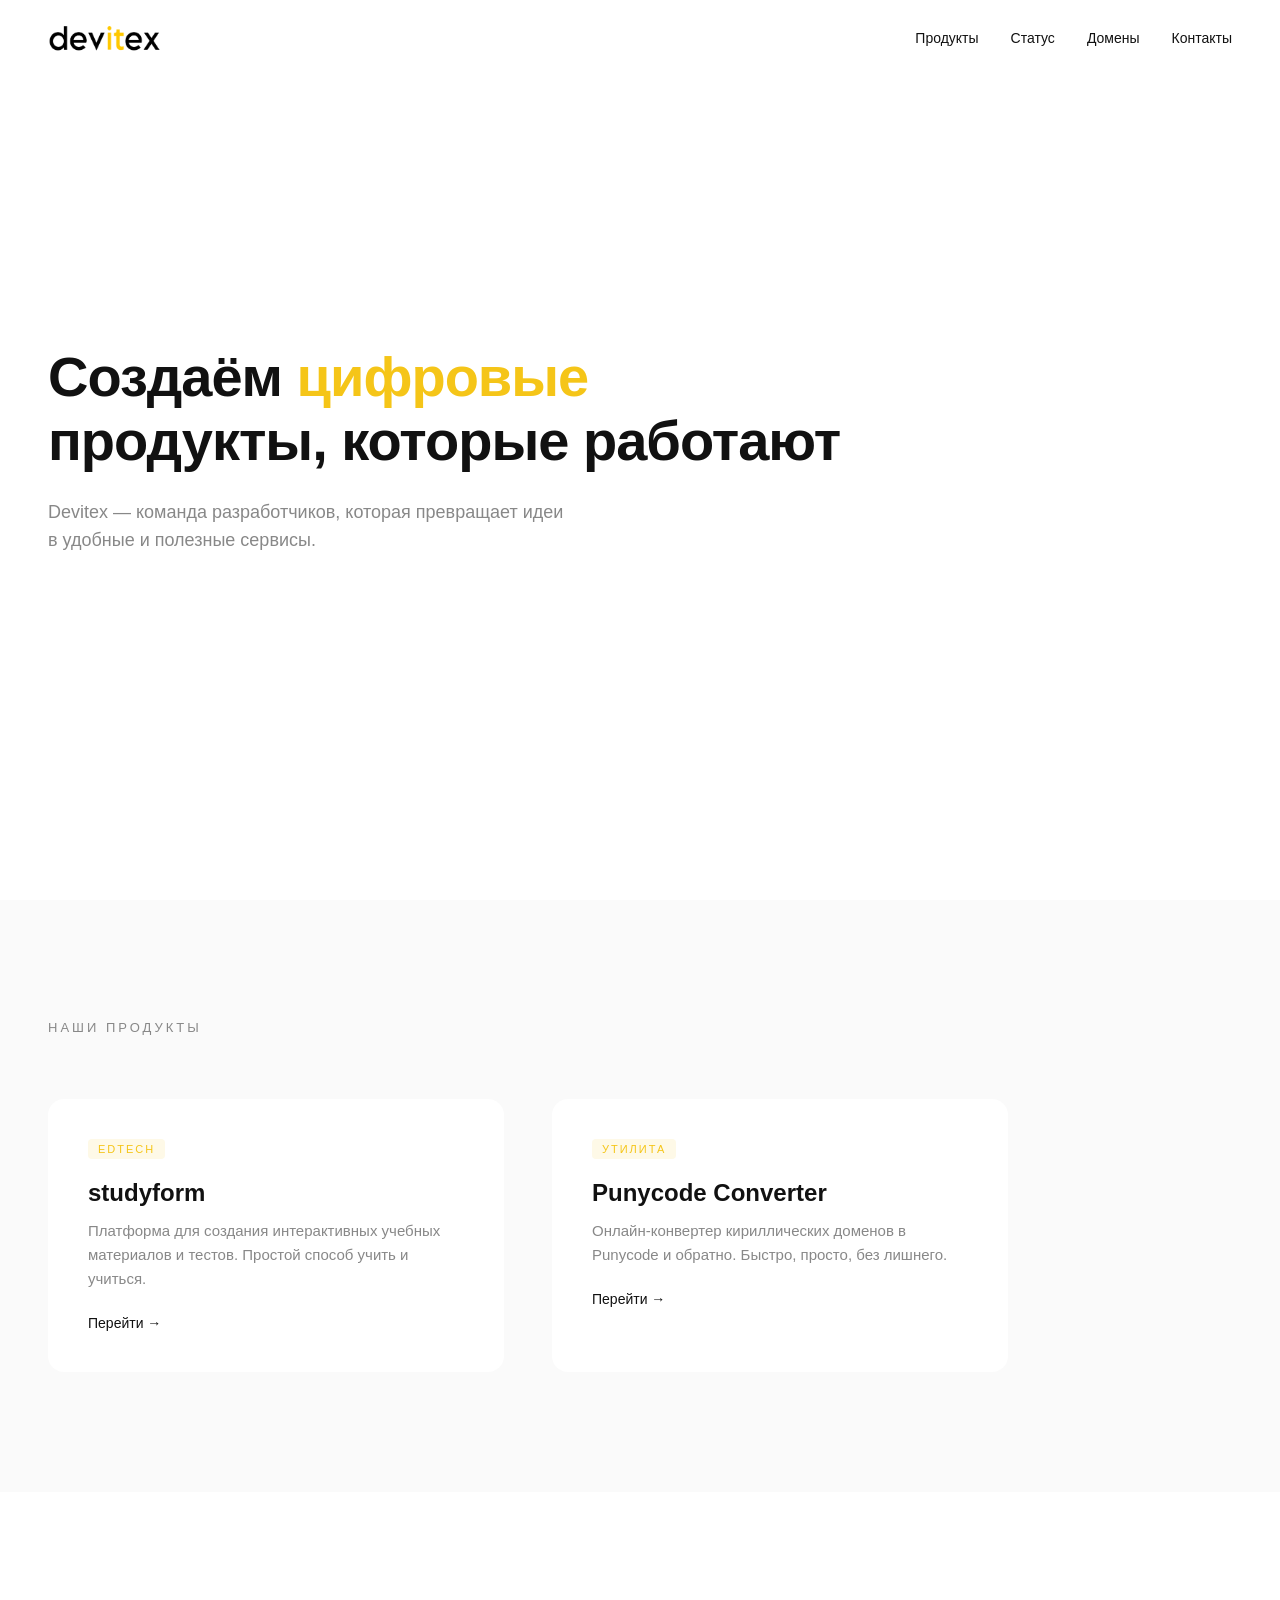
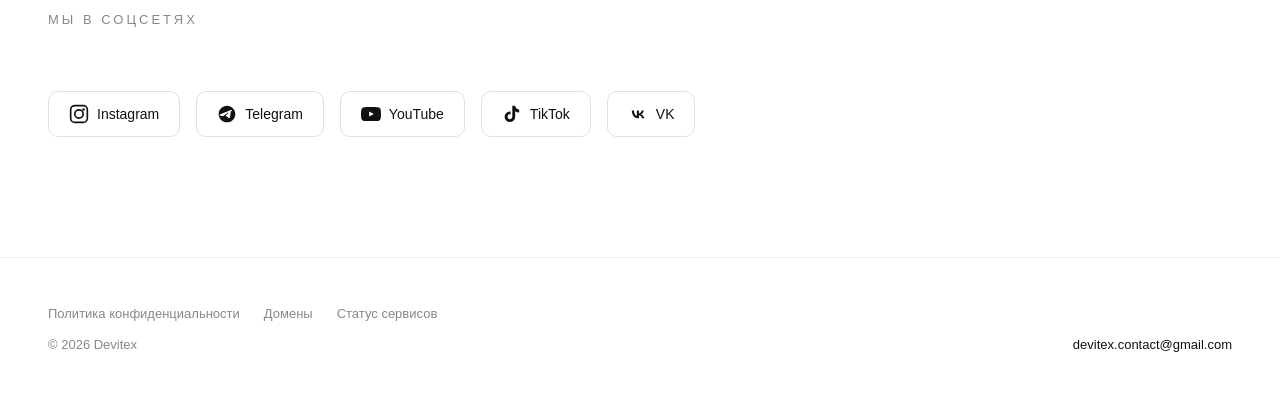
==== frontend/index.html @ 00c8c185 "initial" ====
<!DOCTYPE html>
<html lang="ru">
<head>
    <meta charset="UTF-8">
    <meta name="viewport" content="width=device-width, initial-scale=1.0">
    <title>Devitex — Разработка цифровых продуктов</title>
    <meta name="description" content="Devitex — создаём полезные цифровые продукты. studyform, Punycode Converter и другие проекты.">
    <link rel="stylesheet" href="styles/common.css">
    <style>
        /* HERO */
        .hero {
            min-height: 100vh;
            display: flex;
            flex-direction: column;
            justify-content: center;
            padding: 0 48px;
            max-width: 900px;
        }

        .hero h1 {
            font-size: clamp(36px, 5vw, 56px);
            font-weight: 600;
            line-height: 1.15;
            letter-spacing: -1px;
        }

        .hero h1 span {
            color: var(--yellow);
        }

        .hero p {
            margin-top: 24px;
            font-size: 18px;
            color: var(--gray);
            line-height: 1.6;
            max-width: 520px;
        }

        /* PRODUCTS */
        .products {
            padding: 120px 48px;
            background: var(--light);
        }

        .section-title {
            font-size: 13px;
            font-weight: 500;
            text-transform: uppercase;
            letter-spacing: 3px;
            color: var(--gray);
            margin-bottom: 64px;
        }

        .product-grid {
            display: grid;
            grid-template-columns: 1fr 1fr;
            gap: 48px;
            max-width: 960px;
        }

        .product-card {
            padding: 40px;
            background: var(--white);
            border-radius: 16px;
            transition: transform 0.3s ease;
            text-decoration: none;
            color: inherit;
            display: block;
        }

        .product-card:hover {
            transform: translateY(-4px);
        }

        .product-card .tag {
            display: inline-block;
            font-size: 11px;
            font-weight: 500;
            text-transform: uppercase;
            letter-spacing: 2px;
            color: var(--yellow);
            background: rgba(245, 197, 24, 0.1);
            padding: 4px 10px;
            border-radius: 4px;
            margin-bottom: 20px;
        }

        .product-card h3 {
            font-size: 24px;
            font-weight: 600;
            margin-bottom: 12px;
        }

        .product-card p {
            font-size: 15px;
            color: var(--gray);
            line-height: 1.6;
        }

        .product-card .arrow {
            display: inline-block;
            margin-top: 24px;
            font-size: 14px;
            color: var(--black);
            font-weight: 500;
        }

        .product-card .arrow::after {
            content: ' \2192';
            transition: margin-left 0.2s;
        }

        .product-card:hover .arrow::after {
            margin-left: 4px;
        }

        /* SOCIALS */
        .socials {
            padding: 120px 48px;
        }

        .social-grid {
            display: flex;
            flex-wrap: wrap;
            gap: 16px;
            max-width: 960px;
        }

        .social-link {
            display: inline-flex;
            align-items: center;
            gap: 8px;
            padding: 12px 20px;
            border: 1px solid #e0e0e0;
            border-radius: 10px;
            text-decoration: none;
            color: var(--black);
            font-size: 14px;
            font-weight: 500;
            transition: border-color 0.2s, transform 0.2s;
        }

        .social-link:hover {
            border-color: var(--yellow);
            transform: translateY(-2px);
        }

        .social-link svg {
            width: 20px;
            height: 20px;
            flex-shrink: 0;
        }

        @media (max-width: 768px) {
            .hero {
                padding: 0 20px;
                min-height: 90vh;
            }

            .hero h1 {
                font-size: 28px;
            }

            .hero p {
                font-size: 16px;
            }

            .products, .socials {
                padding: 64px 20px;
            }

            .section-title {
                margin-bottom: 32px;
            }

            .product-grid {
                grid-template-columns: 1fr;
                gap: 16px;
            }

            .product-card {
                padding: 24px;
            }

            .product-card h3 {
                font-size: 20px;
            }

            .social-grid {
                gap: 10px;
            }

            .social-link {
                padding: 10px 16px;
                font-size: 13px;
            }
        }
    </style>
</head>
<body>

    <nav>
        <a class="logo" href="index.html"><img src="logo.png" alt="Devitex"></a>
        <button class="burger" onclick="this.classList.toggle('active');document.querySelector('.nav-links').classList.toggle('open')" aria-label="Меню">
            <span></span><span></span><span></span>
        </button>
        <div class="nav-links">
            <a href="#products">Продукты</a>
            <a href="status.html">Статус</a>
            <a href="domains.html">Домены</a>
            <a href="mailto:devitex.contact@gmail.com">Контакты</a>
        </div>
    </nav>

    <section class="hero">
        <h1>Создаём <span>цифровые</span> продукты, которые работают</h1>
        <p>Devitex — команда разработчиков, которая превращает идеи в удобные и полезные сервисы.</p>
    </section>

    <section class="products" id="products">
        <h2 class="section-title">Наши продукты</h2>
        <div class="product-grid">
            <a class="product-card" href="https://studyform.study" target="_blank">
                <div class="tag">EdTech</div>
                <h3>studyform</h3>
                <p>Платформа для создания интерактивных учебных материалов и тестов. Простой способ учить и учиться.</p>
                <span class="arrow">Перейти</span>
            </a>
            <a class="product-card" href="https://punycode-converter.ru" target="_blank">
                <div class="tag">Утилита</div>
                <h3>Punycode Converter</h3>
                <p>Онлайн-конвертер кириллических доменов в Punycode и обратно. Быстро, просто, без лишнего.</p>
                <span class="arrow">Перейти</span>
            </a>
        </div>
    </section>

    <section class="socials" id="socials">
        <h2 class="section-title">Мы в соцсетях</h2>
        <div class="social-grid">
            <a class="social-link" href="https://www.instagram.com/devitex.software" target="_blank">
                <svg viewBox="0 0 24 24" fill="none" stroke="currentColor" stroke-width="2" stroke-linecap="round" stroke-linejoin="round"><rect x="2" y="2" width="20" height="20" rx="5"/><circle cx="12" cy="12" r="5"/><circle cx="17.5" cy="6.5" r="1.5" fill="currentColor" stroke="none"/></svg>
                Instagram
            </a>
            <a class="social-link" href="https://t.me/devitex" target="_blank">
                <svg viewBox="0 0 24 24" fill="currentColor"><path d="M12 2C6.48 2 2 6.48 2 12s4.48 10 10 10 10-4.48 10-10S17.52 2 12 2zm4.64 6.8c-.15 1.58-.8 5.42-1.13 7.19-.14.75-.42 1-.68 1.03-.58.05-1.02-.38-1.58-.75-.88-.58-1.38-.94-2.23-1.5-.99-.65-.35-1.01.22-1.59.15-.15 2.71-2.48 2.76-2.69.01-.03.01-.14-.07-.2-.08-.06-.19-.04-.27-.02-.12.03-1.99 1.27-5.62 3.72-.53.36-1.01.54-1.44.53-.47-.01-1.38-.27-2.06-.49-.83-.27-1.49-.42-1.43-.88.03-.24.37-.49 1.02-.74 3.99-1.74 6.65-2.89 7.99-3.44 3.8-1.58 4.59-1.86 5.1-1.87.11 0 .37.03.54.17.14.12.18.28.2.45-.01.06.01.24 0 .38z"/></svg>
                Telegram
            </a>
            <a class="social-link" href="https://www.youtube.com/@Devitex_software" target="_blank">
                <svg viewBox="0 0 24 24" fill="currentColor"><path d="M23.5 6.19a3.02 3.02 0 00-2.12-2.14C19.5 3.5 12 3.5 12 3.5s-7.5 0-9.38.55A3.02 3.02 0 00.5 6.19 31.7 31.7 0 000 12a31.7 31.7 0 00.5 5.81 3.02 3.02 0 002.12 2.14c1.88.55 9.38.55 9.38.55s7.5 0 9.38-.55a3.02 3.02 0 002.12-2.14A31.7 31.7 0 0024 12a31.7 31.7 0 00-.5-5.81zM9.75 15.02V8.98L15.5 12l-5.75 3.02z"/></svg>
                YouTube
            </a>
            <a class="social-link" href="https://www.tiktok.com/@devitex_memes" target="_blank">
                <svg viewBox="0 0 24 24" fill="currentColor"><path d="M19.59 6.69a4.83 4.83 0 01-3.77-4.25V2h-3.45v13.67a2.89 2.89 0 01-2.88 2.5 2.89 2.89 0 01-2.89-2.89 2.89 2.89 0 012.89-2.89c.28 0 .54.04.79.1v-3.5a6.37 6.37 0 00-.79-.05A6.34 6.34 0 003.15 15.2a6.34 6.34 0 006.34 6.34 6.34 6.34 0 006.34-6.34V8.73a8.19 8.19 0 004.76 1.52V6.8a4.84 4.84 0 01-1-.11z"/></svg>
                TikTok
            </a>
            <a class="social-link" href="https://www.vk.com/devitex" target="_blank">
                <svg viewBox="0 0 24 24" fill="currentColor"><path d="M12.79 17.04c-5.14 0-8.08-3.52-8.2-9.38h2.58c.08 4.3 1.98 6.12 3.48 6.49V7.66h2.43v3.71c1.47-.16 3.02-1.86 3.54-3.71h2.43a7.07 7.07 0 01-3.27 4.63 7.35 7.35 0 013.83 4.75h-2.68a4.57 4.57 0 00-3.85-3.4v3.4h-.29z"/></svg>
                VK
            </a>
        </div>
    </section>

    <footer>
        <div class="footer-links">
            <a href="privacy.html">Политика конфиденциальности</a>
            <a href="domains.html">Домены</a>
            <a href="status.html">Статус сервисов</a>
        </div>
        <div class="footer-bottom">
            <span>&copy; 2026 Devitex</span>
            <a href="mailto:devitex.contact@gmail.com">devitex.contact@gmail.com</a>
        </div>
    </footer>

</body>
</html>
---- frontend/styles/common.css ----
* {
  margin: 0;
  padding: 0;
  box-sizing: border-box;
}

:root {
  --black: #111;
  --yellow: #f5c518;
  --gray: #888;
  --light: #fafafa;
  --white: #fff;
  --green: #34c759;
  --red: #ff3b30;
  --orange: #ff9500;
}
.summary-bar.maintenance {
  background: rgba(255, 204, 0, 0.08);
  color: #b8860b;
}

body {
  font-family:
    -apple-system, BlinkMacSystemFont, "Segoe UI", Roboto, Helvetica, Arial,
    sans-serif;
  color: var(--black);
  background: var(--white);
  -webkit-font-smoothing: antialiased;
}
.status-badge.maintenance {
  background: rgba(255, 204, 0, 0.15);
  color: #b8860b;
}

.status-badge.maintenance .dot {
  background: #f0c000;
}

/* NAV */
nav {
  position: fixed;
  top: 0;
  width: 100%;
  padding: 24px 48px;
  display: flex;
  justify-content: space-between;
  align-items: center;
  background: rgba(255, 255, 255, 0.95);
  backdrop-filter: blur(20px);
  -webkit-backdrop-filter: blur(20px);
  z-index: 100;
}

nav .logo {
  display: flex;
  align-items: center;
}

nav img {
  height: 28px;
}

nav .nav-links {
  display: flex;
  align-items: center;
}

nav .nav-links a {
  color: var(--black);
  text-decoration: none;
  font-size: 14px;
  font-weight: 400;
  margin-left: 32px;
  transition: color 0.2s;
}

nav .nav-links a:hover {
  color: var(--gray);
}

nav a {
  text-decoration: none;
}

/* Burger */
.burger {
  display: none;
  flex-direction: column;
  justify-content: center;
  gap: 5px;
  width: 28px;
  height: 28px;
  cursor: pointer;
  background: none;
  border: none;
  padding: 0;
}

.burger span {
  display: block;
  width: 100%;
  height: 2px;
  background: var(--black);
  border-radius: 2px;
  transition:
    transform 0.3s,
    opacity 0.3s;
}

.burger.active span:nth-child(1) {
  transform: translateY(7px) rotate(45deg);
}

.burger.active span:nth-child(2) {
  opacity: 0;
}

.burger.active span:nth-child(3) {
  transform: translateY(-7px) rotate(-45deg);
}

/* FOOTER */
footer {
  padding: 48px;
  font-size: 13px;
  color: var(--gray);
  border-top: 1px solid #eee;
}

.footer-links {
  display: flex;
  gap: 24px;
  margin-bottom: 16px;
}

.footer-links a {
  color: var(--gray);
  text-decoration: none;
  font-size: 13px;
  transition: color 0.2s;
}

.footer-links a:hover {
  color: var(--black);
}

.footer-bottom {
  display: flex;
  justify-content: space-between;
  align-items: center;
}

footer a {
  color: var(--black);
  text-decoration: none;
}

footer a:hover {
  color: var(--yellow);
}

/* PAGE HEADER */
.page-header {
  padding: 140px 48px 64px;
  max-width: 800px;
}

.page-header h1 {
  font-size: clamp(28px, 4vw, 36px);
  font-weight: 600;
  letter-spacing: -0.5px;
}

.page-header p {
  margin-top: 16px;
  font-size: 16px;
  color: var(--gray);
  line-height: 1.6;
}

.page-content {
  padding: 0 48px 120px;
  max-width: 800px;
}

/* MOBILE */
@media (max-width: 768px) {
  nav {
    padding: 16px 20px;
  }

  .burger {
    display: flex;
  }

  nav .nav-links {
    display: none;
    position: absolute;
    top: 100%;
    left: 0;
    right: 0;
    background: rgba(255, 255, 255, 0.98);
    backdrop-filter: blur(20px);
    -webkit-backdrop-filter: blur(20px);
    flex-direction: column;
    padding: 8px 20px 24px;
    border-bottom: 1px solid #eee;
  }

  nav .nav-links.open {
    display: flex;
  }

  nav .nav-links a {
    margin-left: 0;
    padding: 12px 0;
    font-size: 16px;
    width: 100%;
    border-bottom: 1px solid #f0f0f0;
  }

  nav .nav-links a:last-child {
    border-bottom: none;
  }

  .page-header {
    padding: 100px 20px 40px;
  }

  .page-content {
    padding: 0 20px 80px;
  }

  footer {
    padding: 32px 20px;
  }

  .footer-links {
    flex-wrap: wrap;
    gap: 12px;
  }

  .footer-bottom {
    flex-direction: column;
    gap: 8px;
    align-items: flex-start;
  }
}
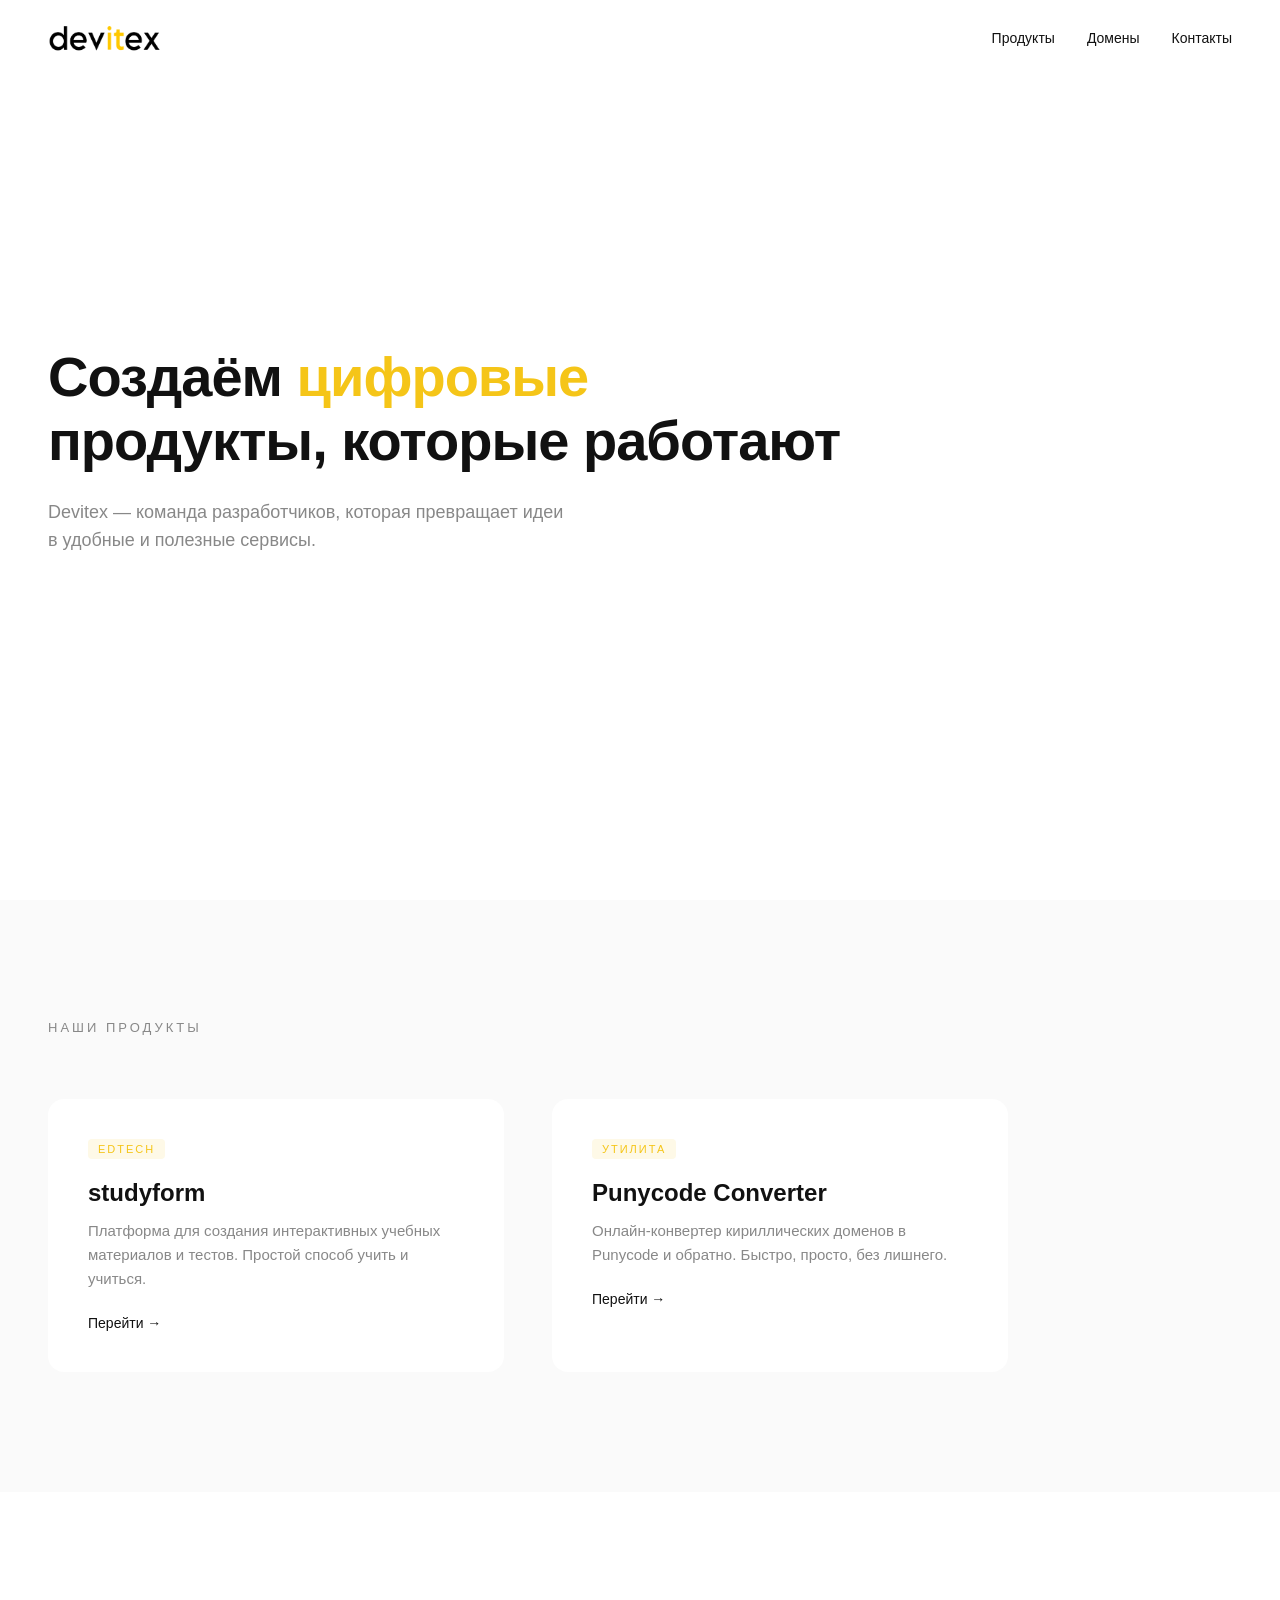
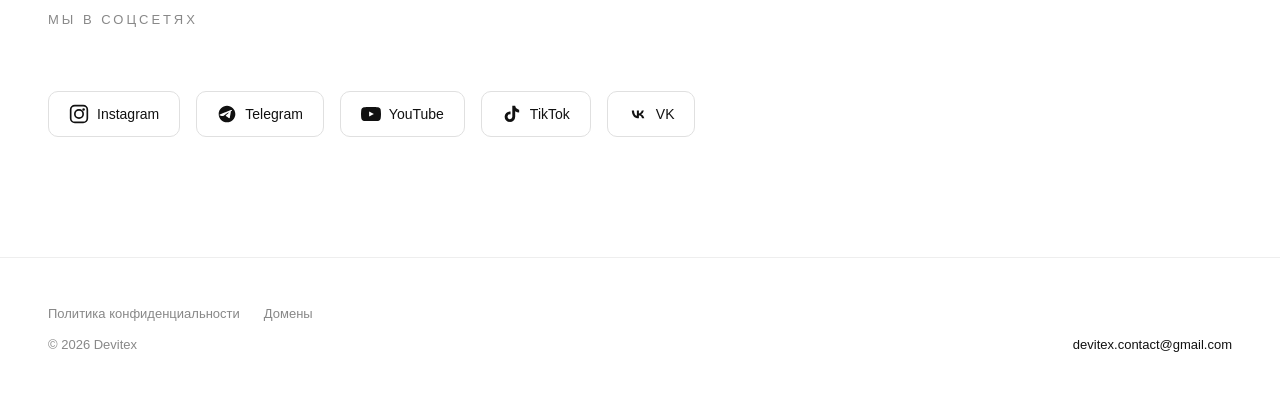
==== commit 75864313: "delete status" ====
--- a/frontend/index.html
+++ b/frontend/index.html
@@ -206,7 +206,7 @@
         </button>
         <div class="nav-links">
             <a href="#products">Продукты</a>
-            <a href="status.html">Статус</a>
+            
             <a href="domains.html">Домены</a>
             <a href="mailto:devitex.contact@gmail.com">Контакты</a>
         </div>
@@ -265,7 +265,7 @@
         <div class="footer-links">
             <a href="privacy.html">Политика конфиденциальности</a>
             <a href="domains.html">Домены</a>
-            <a href="status.html">Статус сервисов</a>
+           
         </div>
         <div class="footer-bottom">
             <span>&copy; 2026 Devitex</span>
